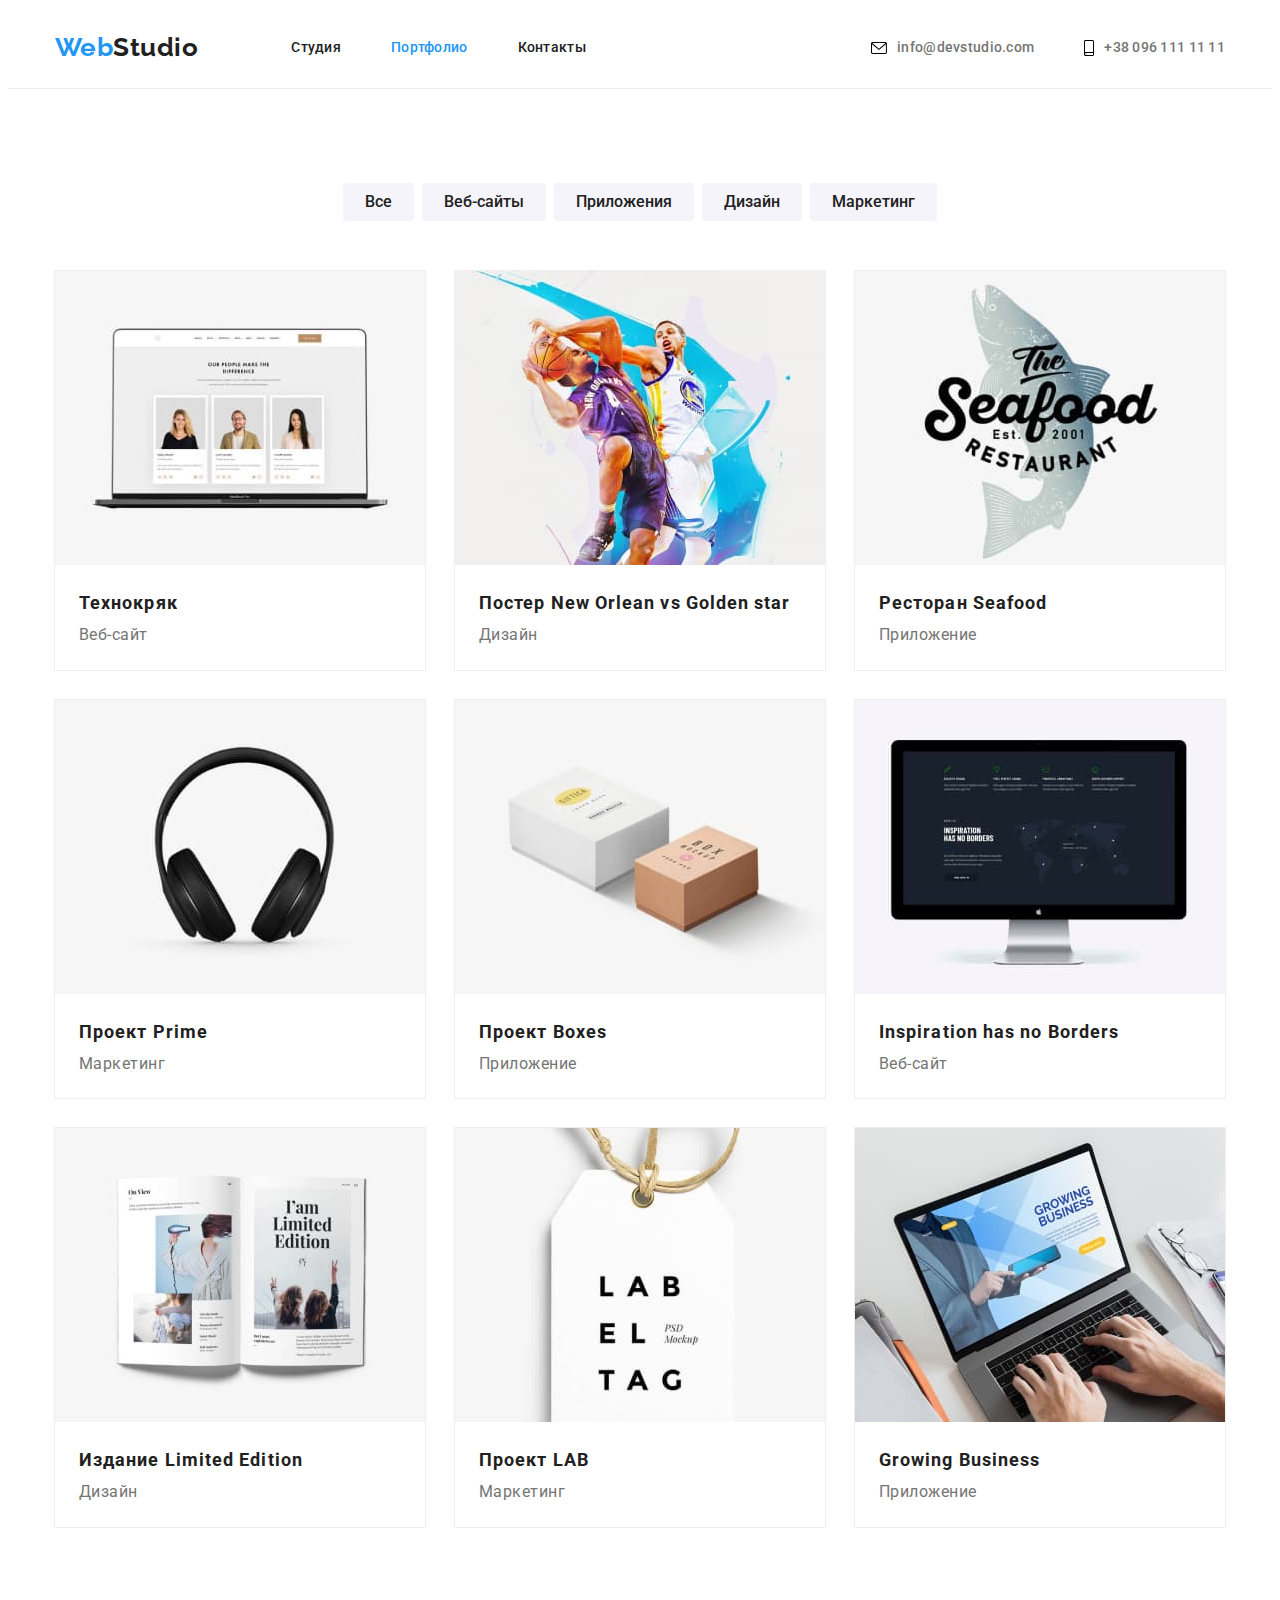
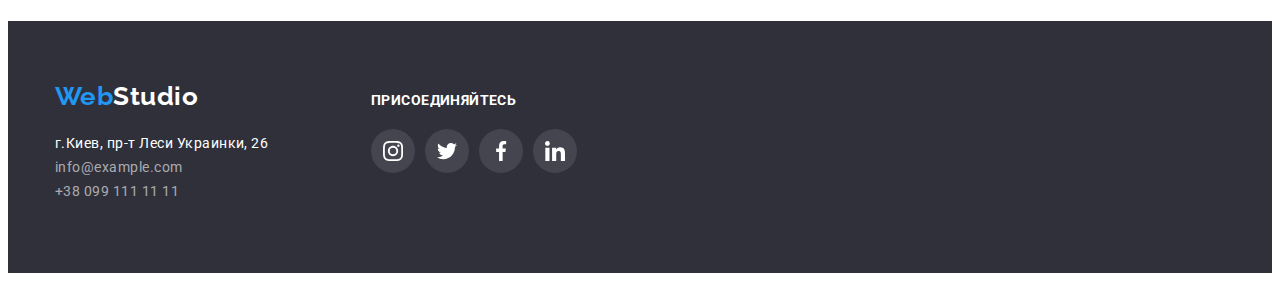
==== portfolio.html @ a56e4ba5 "beginning" ====
<!DOCTYPE html>
<html lang="ru">
  <head>
    <meta charset="UTF-8" />
    <meta http-equiv="X-UA-Compatible" content="IE=edge" />
    <meta name="viewport" content="width=device-width, initial-scale=1.0" />
    <title>Эффективные решения для вашего бизнеса</title>
    <link rel="preconnect" href="https://fonts.googleapis.com" />
    <link rel="preconnect" href="https://fonts.gstatic.com" crossorigin />
    <link
      href="https://fonts.googleapis.com/css2?family=Raleway:wght@700&family=Roboto:wght@400;500;700;900&display=swap"
      rel="stylesheet"
    />

    <link
      rel="stylesheet"
      href="https://cdnjs.cloudflare.com/ajax/libs/modern-normalize/1.1.0/modern-normalize.min.css"
      integrity="sha512-wpPYUAdjBVSE4KJnH1VR1HeZfpl1ub8YT/NKx4PuQ5NmX2tKuGu6U/JRp5y+Y8XG2tV+wKQpNHVUX03MfMFn9Q=="
      crossorigin="anonymous"
      referrerpolicy="no-referrer"
    />

    <link rel="stylesheet" href="./css/styles.css" />
  </head>

  <body>
    <!--Шапка-->
    <header class="header header-line">
      <div class="container portfolio-line">
        <nav class="header-nav">
          <a class="logo link" href="/index.html"><span class="accent">Web</span>Studio</a>
          <ul class="site-nav-list">
            <li class="link-list"><a class="list link" href="./index.html">Студия</a></li>
            <li class="link-list">
              <a class="link-current link" href="./portfolio.html">Портфолио</a>
            </li>
            <li class="link-list"><a class="list link" href="#contacts">Контакты</a></li>
          </ul>
        </nav>
        <ul class="contact-list">
          <li class="email-list-header">
            <a class="email-link link" href="mailto:">
              <svg class="email-icon link" width="16" height="12">
                <use href="./images/icons.svg#icon-envelope"></use>
              </svg>
              info@devstudio.com</a
            >
          </li>
          <li>
            <a class="phone-number-link link" href="tel:+380961111111">
              <svg class="phone-icon link" width="10" height="16">
                <use href="./images/icons.svg#icon-smartphone"></use>
              </svg>
              +38 096 111 11 11</a
            >
          </li>
        </ul>
      </div>
    </header>

    <!--Основная часть-->
    <main>
      <section class="main-portfolio">
        <div class="container">
          <h2 hidden>Фильтры</h2>
          <ul class="filter-list">
            <li class="filter-btn"><button type="button" class="button">Все</button></li>
            <li class="filter-btn"><button type="button" class="button">Веб-сайты</button></li>
            <li class="filter-btn"><button type="button" class="button">Приложения</button></li>
            <li class="filter-btn"><button type="button" class="button">Дизайн</button></li>
            <li class="filter-btn"><button type="button" class="button">Маркетинг</button></li>
          </ul>

          <h2 class="portfolio-title-hidden">Портфолио</h2>
          <ul class="portfolio">
            <li class="portfolio-list">
              <a class="link" href="">
                <img src="./images/team.jpg" alt="вебдевелопмент" width="370" />
                <div class="portfolio-card">
                  <h3 class="portfolio-title">Технокряк</h3>
                  <p class="portfolio-subtitle">Веб-сайт</p>
                </div>
              </a>
            </li>
            <li class="portfolio-list">
              <a class="link" href="">
                <img src="./images/backetball.jpg" alt="графический дизайн" width="370" />
                <div class="portfolio-card">
                  <h3 class="portfolio-title">Постер New Orlean vs Golden star</h3>
                  <p class="portfolio-subtitle">Дизайн</p>
                </div>
              </a>
            </li>
            <li class="portfolio-list">
              <a class="link" href="">
                <img src="./images/seafood.jpg" alt="создание вебстраниц" width="370" />
                <div class="portfolio-card">
                  <h3 class="portfolio-title">Ресторан Seafood</h3>
                  <p class="portfolio-subtitle">Приложение</p>
                </div>
              </a>
            </li>
            <li class="portfolio-list">
              <a class="link" href="">
                <img src="./images/headphones.jpg" alt="маркетинг" width="370" />
                <div class="portfolio-card">
                  <h3 class="portfolio-title">Проект Prime</h3>
                  <p class="portfolio-subtitle">Маркетинг</p>
                </div>
              </a>
            </li>
            <li class="portfolio-list">
              <a class="link" href="">
                <img src="./images/boxes.jpg" alt="доставка и упаковка" width="370" />
                <div class="portfolio-card">
                  <h3 class="portfolio-title">Проект Boxes</h3>
                  <p class="portfolio-subtitle">Приложение</p>
                </div>
              </a>
            </li>
            <li class="portfolio-list">
              <a class="link" href="">
                <img src="./images/desktop.jpg" alt="веб-сайты" width="370" />
                <div class="portfolio-card">
                  <h3 class="portfolio-title" lang="en">Inspiration has no Borders</h3>
                  <p class="portfolio-subtitle">Веб-сайт</p>
                </div>
              </a>
            </li>
            <li class="portfolio-list">
              <a class="link" href="">
                <img src="./images/magazin.jpg" alt="журналы" width="370" />
                <div class="portfolio-card">
                  <h3 class="portfolio-title">Издание Limited Edition</h3>
                  <p class="portfolio-subtitle">Дизайн</p>
                </div>
              </a>
            </li>
            <li class="portfolio-list">
              <a class="link" href="">
                <img src="./images/label.jpg" alt="лейблы" width="370" />
                <div class="portfolio-card">
                  <h3 class="portfolio-title">Проект LAB</h3>
                  <p class="portfolio-subtitle">Маркетинг</p>
                </div>
              </a>
            </li>
            <li class="portfolio-list">
              <a class="link" href="">
                <img src="./images/coding.jpg" alt="программирование" width="370" />
                <div class="portfolio-card">
                  <h3 class="portfolio-title" lang="en">Growing Business</h3>
                  <p class="portfolio-subtitle">Приложение</p>
                </div>
              </a>
            </li>
          </ul>
        </div>
      </section>
    </main>

    <!--Футер-->
    <footer class="footer-block">
      <div class="container footer-container">
        <div class="contact-footer">
          <a class="logo link" href="/index.html"
            ><span class="accent">Web</span><span class="logo-white">Studio</span></a
          >
          <address class="address">
            <ul class="footer-list">
              <li><a class="footer-address link" href="">г.Киев, пр-т Леси Украинки, 26</a></li>
              <li>
                <a class="footer-email link" href="mailto:info@example.com">info@example.com</a>
              </li>
              <li><a class="footer-phone link" href="tel:+380991111111">+38 099 111 11 11</a></li>
            </ul>
          </address>
        </div>

        <div class="social-footer">
          <strong><p class="footer-social-title">Присоединяйтесь</p></strong>
          <ul class="social-footer-block">
            <li class="social-footer-list">
              <a href="" class="social-footer-links">
                <svg class="soc-icon" width="20" height="20">
                  <use href="./images/icons.svg#icon-instagram-2"></use>
                </svg>
              </a>
            </li>
            <li class="social-footer-list">
              <a href="" class="social-footer-links">
                <svg class="soc-icon" width="20" height="20">
                  <use href="./images/icons.svg#icon-twitter-1"></use>
                </svg>
              </a>
            </li>
            <li class="social-footer-list">
              <a href="" class="social-footer-links">
                <svg class="soc-icon" width="20" height="20">
                  <use href="./images/icons.svg#icon-facebook-1"></use>
                </svg>
              </a>
            </li>
            <li class="social-footer-list">
              <a href="" class="social-footer-links">
                <svg class="soc-icon" width="20" height="20">
                  <use href="./images/icons.svg#icon-linkedin-1"></use>
                </svg>
              </a>
            </li>
          </ul>
        </div>
      </div>
    </footer>
  </body>
</html>
---- css/styles.css ----
:root {
  --primary-text-color: #212121;
  --secondary-text-color: #757575;
  --accent-color: #2196f3;
  --main-white-color: #ffffff;
  --button-color: #f5f4fa;
}

* {
  box-sizing: border-box;
}

p,
h1,
h2,
h3,
h4,
h5,
h6 {
  margin: 0;
}

ul {
  margin: 0;
  padding-left: 0;
  list-style: none;
}

img {
  display: block;
}

body {
  background-color: var(--main-white-color);
  color: var(--primary-text-color);
  font-family: 'roboto', sans-serif;
  font-weight: 500;
  letter-spacing: 0.03em;
}

.container {
  width: 1200px;
  padding-left: 15px;
  padding-right: 15px;
  margin: 0 auto;
}

.link {
  text-decoration: none;
  color: inherit;

  transition-property: color;
  transition-duration: 250ms;
  transition-timing-function: cubic-bezier(0.4, 0, 0.2, 1);
}

/*-------------------header------------------*/
.header {
  padding-top: 24px;
  padding-bottom: 25px;
  color: var(--primary-text-color);
}

.header-line {
  border-bottom: 1px solid #ececec;
}

.header .container {
  display: flex;
}

.header-nav {
  display: flex;
  align-items: center;
}

.logo .accent {
  color: var(--accent-color);
  font-family: raleway;
}
.logo {
  margin-right: 93px;

  font-family: raleway;
  font-weight: 700;
  font-size: 26px;
  line-height: 1.2;
  color: inherit;
}

/*-------------------MENU-------------------*/
.site-nav-list .list:hover,
.site-nav-list .list:focus {
  color: var(--accent-color);
}
.site-nav-list .link-current {
  color: var(--accent-color);
}

.site-nav-list {
  display: flex;
  font-size: 14px;
  line-height: 1.14;
  letter-spacing: 0.02em;
}

.link-list:not(:last-child) {
  margin-right: 50px;
}

.list {
  color: var(--primary-text-color);
}

/*----------------CONTACTS---------------*/

.contact-list {
  align-items: center;
  display: flex;
  margin-left: auto;
}

.email-link,
.phone-number-link {
  color: var(--secondary-text-color);
  font-size: 14px;
  line-height: 1.14;
  letter-spacing: 0.02em;
}

.phone-number-link:hover,
.phone-number-link:focus {
  color: var(--accent-color);
  fill: var(--accent-color);
}

.email-link {
  margin-right: 50px;
  display: flex;
  align-items: center;
  width: 100%;
}

.email-icon {
  margin-right: 10px;
}

.phone-number-link {
  display: flex;
  align-items: center;
}

.phone-icon {
  margin-right: 10px;
}

.email-icon:hover,
.email-icon:focus {
  fill: var(--accent-color);
}

.phone-icon:hover,
.phone-icon:focus {
  fill: var(--accent-color);
}

.email-link:hover,
.email-link:focus {
  color: var(--accent-color);
  fill: var(--accent-color);
}

/*-------------------main------------------*/
/*------------------HERO------------------*/
.hero {
  padding: 200px 0px;
  margin: 0 auto;
  background-color: #c4c4c4;
  background-image: linear-gradient(rgba(47, 48, 58, 0.4), rgba(47, 48, 58, 0.4)),
    url(../images/hero.jpg);
  background-repeat: no-repeat;
  background-size: cover;
  background-position: center;
  min-width: 1600px;
}

.hero-title {
  margin: 0 auto;
  margin-bottom: 30px;
  max-width: 700px;
  color: var(--main-white-color);
  font-weight: 900;
  font-size: 44px;
  line-height: 1.36;
  text-align: center;
  letter-spacing: 0.06em;
  text-transform: uppercase;
}

.hero-btn {
  display: block;
  margin: 0 auto;
  min-width: 200px;
  height: 50px;
  align-items: center;

  background: var(--accent-color);
  box-shadow: 0px 4px 4px rgba(0, 0, 0, 0.15);
  border-radius: 4px;

  color: var(--main-white-color);
  font-weight: 700;
  font-size: 16px;
  line-height: 1.88;
  text-align: center;
  letter-spacing: 0.06em;

  transition: background-color 250ms cubic-bezier(0.4, 0, 0.2, 1);
}

.hero-btn:hover .hero-btn:focus {
  background-color: #188ce8;
}

/*------------------ABOUT-----------------------*/
.about {
  padding-top: 94px;
  padding-bottom: 94px;
}

.about-block {
  display: flex;
  justify-content: space-between;
}

.about-list {
  width: 270px;
}

.about-title {
  position: absolute;
  width: 1px;
  height: 1px;
  margin: -1px;
  border: 0;
  padding: 0;
  white-space: nowrap;
  clip-path: inset(100%);
  clip: rect(0 0 0 0);
  overflow: hidden;
  pointer-events: none;
  position: absolute;
}

.about-subtitle {
  margin-bottom: 10px;
  font-weight: 700;
  font-size: 14px;
  line-height: 1.14;
  text-transform: uppercase;
  color: var(--primary-text-color);
}

.about-text {
  font-weight: 400;
  font-size: 14px;
  line-height: 1.71;
  color: var(--secondary-text-color);
}

.about-icon {
  margin-bottom: 30px;
}

/*------------------SECTION-WORK--------------------*/
.work {
  padding-bottom: 94px;
}

.work-block {
  display: flex;
  margin-left: -30px;
}

.work-block-items {
  flex-basis: calc(100%-3-30px);
  margin-left: 30px;
}

.work-title,
.team-title,
.clients-title {
  margin-bottom: 50px;
  font-weight: 700;
  font-size: 36px;
  line-height: 1.17;
  text-align: center;
}

/*--------------------TEAM-----------------------*/
.team {
  background-color: #f5f4fa;
  padding-top: 94px;
  padding-bottom: 94px;
}

.team-block {
  display: flex;
  margin-left: -30px;
}

.team-list {
  display: flex;
}

.team-card {
  flex-basis: calc(100%-4-30px);
  margin-left: 30px;

  width: 270px;
  height: 428px;
  padding-bottom: 30px;
  text-align: center;
  background-color: var(--main-white-color);

  box-shadow: 0px 1px 3px rgba(0, 0, 0, 0.12), 0px 1px 1px rgba(0, 0, 0, 0.14),
    0px 2px 1px rgba(0, 0, 0, 0.2);
  border-radius: 0px 0px 4px 4px;
}

.team-title {
  margin-bottom: 50px;
}

.team-name {
  margin-bottom: 10px;
  font-size: 16px;
  line-height: 1.19;
  font-weight: 500;
}

.team-description {
  margin-bottom: 16px;

  font-weight: 400;
  font-size: 16px;
  line-height: 1.19;
  color: var(--secondary-text-color);
}

.soc-list {
  display: flex;
  align-items: center;
  justify-content: center;
}

.soc-list-item {
  width: 44px;
  height: 44px;
  margin-left: 10px;
  display: flex;
}

.soc-list-item:first-child {
  margin-left: 0;
}

.team-item {
  padding: 30px 32px 30px 32px;
}

.soc-link {
  width: 100%;
  height: 100%;
  border-radius: 50%;
  display: flex;
  align-items: center;
  justify-content: center;

  fill: #afb1b8;

  transition: background-color 250ms cubic-bezier(0.4, 0, 0.2, 1),
    color 250ms cubic-bezier(0.4, 0, 0.2, 1);
}

.soc-link:hover,
.soc-link:focus {
  fill: var(--main-white-color);
  background-color: var(--accent-color);
}

/*-------------------CLIENTS--------------------*/

.clients {
  background-color: var(--main-white-color);
  padding-top: 94px;
  padding-bottom: 94px;
}

.clients-title {
  margin-bottom: 50px;
}

.clients-list {
  display: flex;
  align-items: center;
  justify-content: center;
}

.clients-item {
  margin-left: 30px;
  width: 170px;
  height: 92px;
}

.clients-item:first-child {
  margin-left: 0;
}

.clients-link {
  display: flex;
  align-items: center;
  justify-content: center;
  color: #afb1b8;
  border: 1px solid #afb1b8;
  border-radius: 4px;
  width: 100%;
  height: 100%;

  transition: color 250ms cubic-bezier(0.4, 0, 0.2, 1);
}

.clients-link:hover,
.clients-link:focus {
  color: var(--accent-color);
  border: 1px solid;
  border-color: currentColor;
  border-radius: 4px;
}

.clients-icon {
  fill: currentColor;
}

/* ----------------PORTFOLIO--------------------*/

.portfolio-title-hidden {
  position: absolute;
  width: 1px;
  height: 1px;
  margin: -1px;
  border: 0;
  padding: 0;
  white-space: nowrap;
  clip-path: inset(100%);
  clip: rect(0 0 0 0);
  overflow: hidden;
  pointer-events: none;
  position: absolute;
}

.main-portfolio {
  padding-bottom: 94px;
  padding-top: 94px;
}

.filter-list {
  display: flex;
  justify-content: center;
  margin-bottom: 50px;
}

.filter-btn:not(:first-child) {
  margin-left: 8px;
}

.filter-list .button {
  border-style: none;
  background-color: var(--button-color);
  font-size: 16px;
  line-height: 1.6;
  color: var(--primary-text-color);
  font-weight: 500;
  font-family: inherit;

  transition: background-color 250ms cubic-bezier(0.4, 0, 0.2, 1),
    color 250ms cubic-bezier(0.4, 0, 0.2, 1), box-shadow 250ms cubic-bezier(0.4, 0, 0.2, 1);
}

.button {
  padding: 6px 22px;
  border-radius: 4px;
}

.filter-list .button:hover,
.filter-list .button:focus {
  color: var(--main-white-color);
  background-color: var(--accent-color);
  cursor: pointer;
  box-shadow: 0px 3px 1px rgba(0, 0, 0, 0.1), 0px 1px 2px rgba(0, 0, 0, 0.08),
    0px 2px 2px rgba(0, 0, 0, 0.12);
}

.portfolio-list {
  transition: box-shadow 250ms cubic-bezier(0.4, 0, 0.2, 1);
}

.portfolio-list:hover {
  box-shadow: 0px 1px 1px rgba(0, 0, 0, 0.12), 0px 4px 4px rgba(0, 0, 0, 0.06),
    1px 4px 6px rgba(0, 0, 0, 0.16);
}

/*-------------секция с изображениями---------------*/

.portfolio {
  display: flex;
  flex-wrap: wrap;
  margin-left: -30px;
  margin-bottom: -30px;
}

.portfolio-list {
  flex-basis: calc(100%-3-30px);
  margin-left: 30px;
  margin-bottom: 30px;

  width: 370px;
  outline: 1px solid #eeeeee;
}

.portfolio-card {
  width: 370px;
  padding: 20px 24px;
  background-color: var(--main-white-color);
}

.portfolio-title {
  font-weight: 700;
  font-size: 18px;
  line-height: 2;
  letter-spacing: 0.06em;
}

.portfolio-subtitle {
  color: var(--secondary-text-color);
  font-weight: 400;
  font-size: 16px;
  line-height: 1.8;
}

/*---------------------footer-----------------------*/
.footer-block {
  background-color: #2f303a;
  padding-top: 60px;
  padding-bottom: 60px;
}

.address {
  margin-top: 20px;
  margin-bottom: 9px;
}

.logo-white {
  color: var(--main-white-color);
}

.footer-address:hover,
.footer-address:focus {
  color: var(--accent-color);
}

.footer-address {
  color: var(--main-white-color);
  font-weight: 400;
  font-size: 14px;
  line-height: 1.7;
}

.footer-email,
.footer-phone {
  font-weight: 400;
  font-size: 14px;
  line-height: 1.7;
  color: rgba(255, 255, 255, 0.6);
}

.footer-list {
  font-style: normal;
}

.footer-email:hover,
.footer-email:focus {
  color: var(--accent-color);
}

.footer-phone:hover,
.footer-phone:focus {
  color: var(--accent-color);
}

.footer-email-list {
  margin-top: 9px;
  margin-bottom: 9px;
}

.footer-social-title {
  padding-top: 12px;

  color: var(--main-white-color);
  font-style: normal;
  font-weight: 700;
  font-size: 14px;
  line-height: 1.14;
  letter-spacing: 0.03em;
  text-transform: uppercase;
  margin-bottom: 20px;
}

.footer-block {
  display: flex;
}

.contact-footer {
  display: block;
  width: 316px;
}

.social-footer {
  display: block;
  width: 206px;
  align-items: flex-start;
}

.footer-container {
  display: flex;
}

.social-footer-block {
  display: flex;
  justify-content: space-between;
}

.social-footer-list {
  display: flex;
  width: 44px;
  height: 44px;
  border-radius: 50%;
  background-color: rgba(255, 255, 255, 0.1);
}

.social-footer-links {
  display: flex;
  width: 100%;
  height: 100%;
  border-radius: 50%;

  align-items: center;
  justify-content: center;
  fill: var(--main-white-color);

  transition: background-color 250ms cubic-bezier(0.4, 0, 0.2, 1);
}

.social-footer-links:hover,
.social-footer-links:focus {
  background-color: var(--accent-color);
  width: 44px;
  height: 44px;
  border-radius: 50%;
}
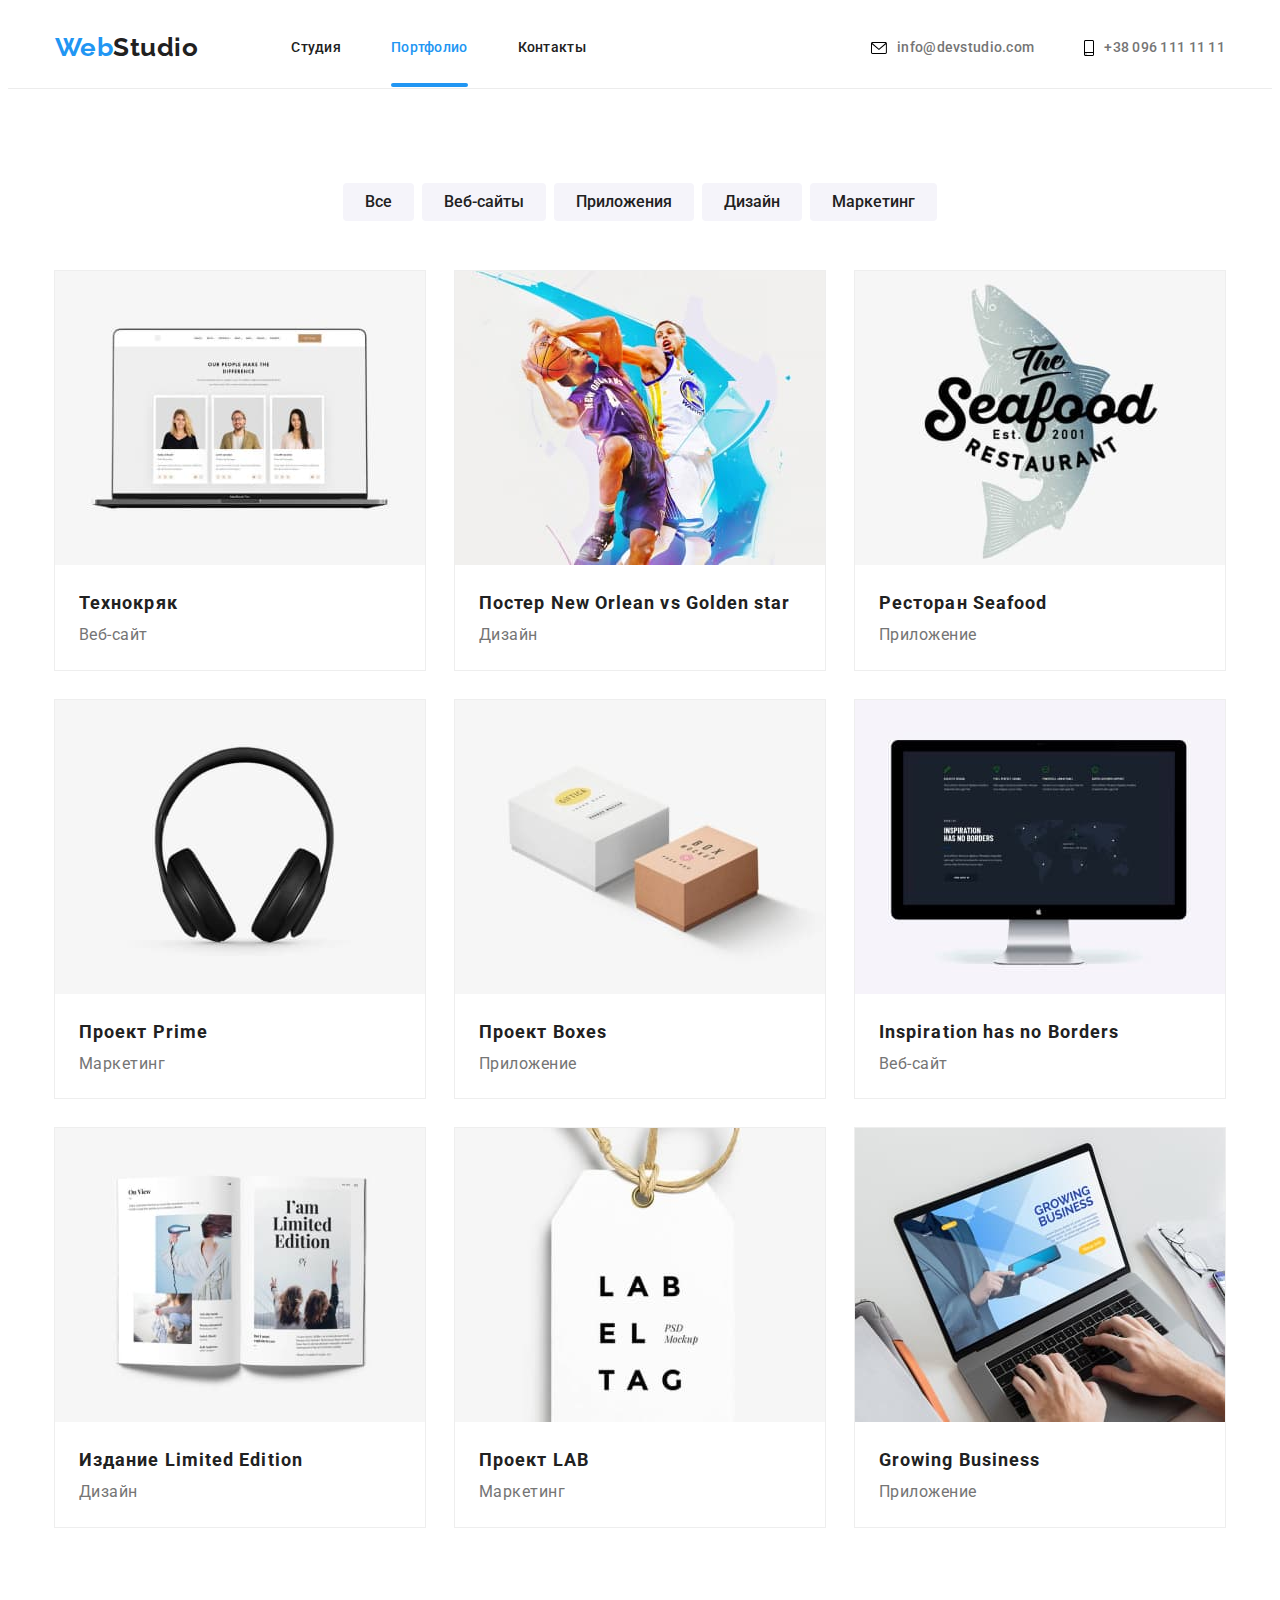
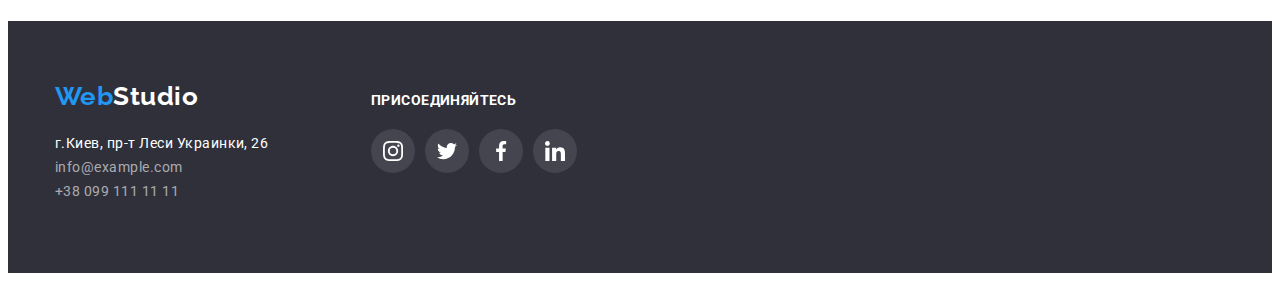
==== commit e5b1a932: "no-modal" ====
--- a/portfolio.html
+++ b/portfolio.html
@@ -75,7 +75,14 @@
           <ul class="portfolio">
             <li class="portfolio-list">
               <a class="link" href="">
-                <img src="./images/team.jpg" alt="вебдевелопмент" width="370" />
+                <div class="portfolio-thumb">
+                  <img src="./images/team.jpg" alt="вебдевелопмент" width="370" />
+                  <p class="portfolio-description">
+                    Ресурс предлагает комплексные предложения с разным уровнем функционала и
+                    сервисов. Все это позволит посетителю получить исчерпывающие сведения о компании
+                    или частном лице.
+                  </p>
+                </div>
                 <div class="portfolio-card">
                   <h3 class="portfolio-title">Технокряк</h3>
                   <p class="portfolio-subtitle">Веб-сайт</p>
@@ -211,6 +218,7 @@
           </ul>
         </div>
       </div>
+      <div class="backdrop"></div>
     </footer>
   </body>
 </html>
--- a/css/styles.css
+++ b/css/styles.css
@@ -110,6 +110,25 @@
 
 .list {
   color: var(--primary-text-color);
+}
+
+.link-current {
+  position: relative;
+  padding-bottom: 32px;
+  padding-top: 32px;
+}
+
+.link-current::after {
+  content: '';
+  display: block;
+  position: absolute;
+
+  bottom: 0;
+
+  width: 100%;
+  height: 4px;
+  border-radius: 2px;
+  background-color: var(--accent-color);
 }
 
 /*----------------CONTACTS---------------*/
@@ -285,6 +304,8 @@
 .work-block-items {
   flex-basis: calc(100%-3-30px);
   margin-left: 30px;
+  width: 370px;
+  position: relative;
 }
 
 .work-title,
@@ -295,6 +316,26 @@
   font-size: 36px;
   line-height: 1.17;
   text-align: center;
+}
+
+.work-description {
+  display: flex;
+  align-items: center;
+  justify-content: center;
+  position: absolute;
+  width: 100%;
+  height: 70px;
+  bottom: 0;
+
+  font-weight: 700;
+  font-size: 14px;
+  line-height: 16px;
+  text-align: center;
+  letter-spacing: 0.03em;
+  text-transform: uppercase;
+
+  color: var(--main-white-color);
+  background-color: rgba(47, 48, 58, 0.8);
 }
 
 /*--------------------TEAM-----------------------*/
@@ -510,6 +551,38 @@
     1px 4px 6px rgba(0, 0, 0, 0.16);
 }
 
+.portfolio-thumb {
+  position: relative;
+  width: 370px;
+  height: 294px;
+  overflow: hidden;
+}
+
+.portfolio-description {
+  display: inline-block;
+  position: absolute;
+  padding: 63px 24px;
+  width: 100%;
+  height: 100%;
+
+  font-weight: 400;
+  font-size: 18px;
+  line-height: 156%;
+
+  color: var(--main-white-color);
+
+  transform: translateY(100%);
+
+  transition: transform 250ms cubic-bezier(0.4, 0, 0.2, 1);
+}
+
+.portfolio-list:hover .portfolio-description {
+  top: 0;
+  left: 0;
+  transform: translateY(0);
+  background: rgba(33, 150, 243, 0.9);
+}
+
 /*-------------секция с изображениями---------------*/
 
 .portfolio {
